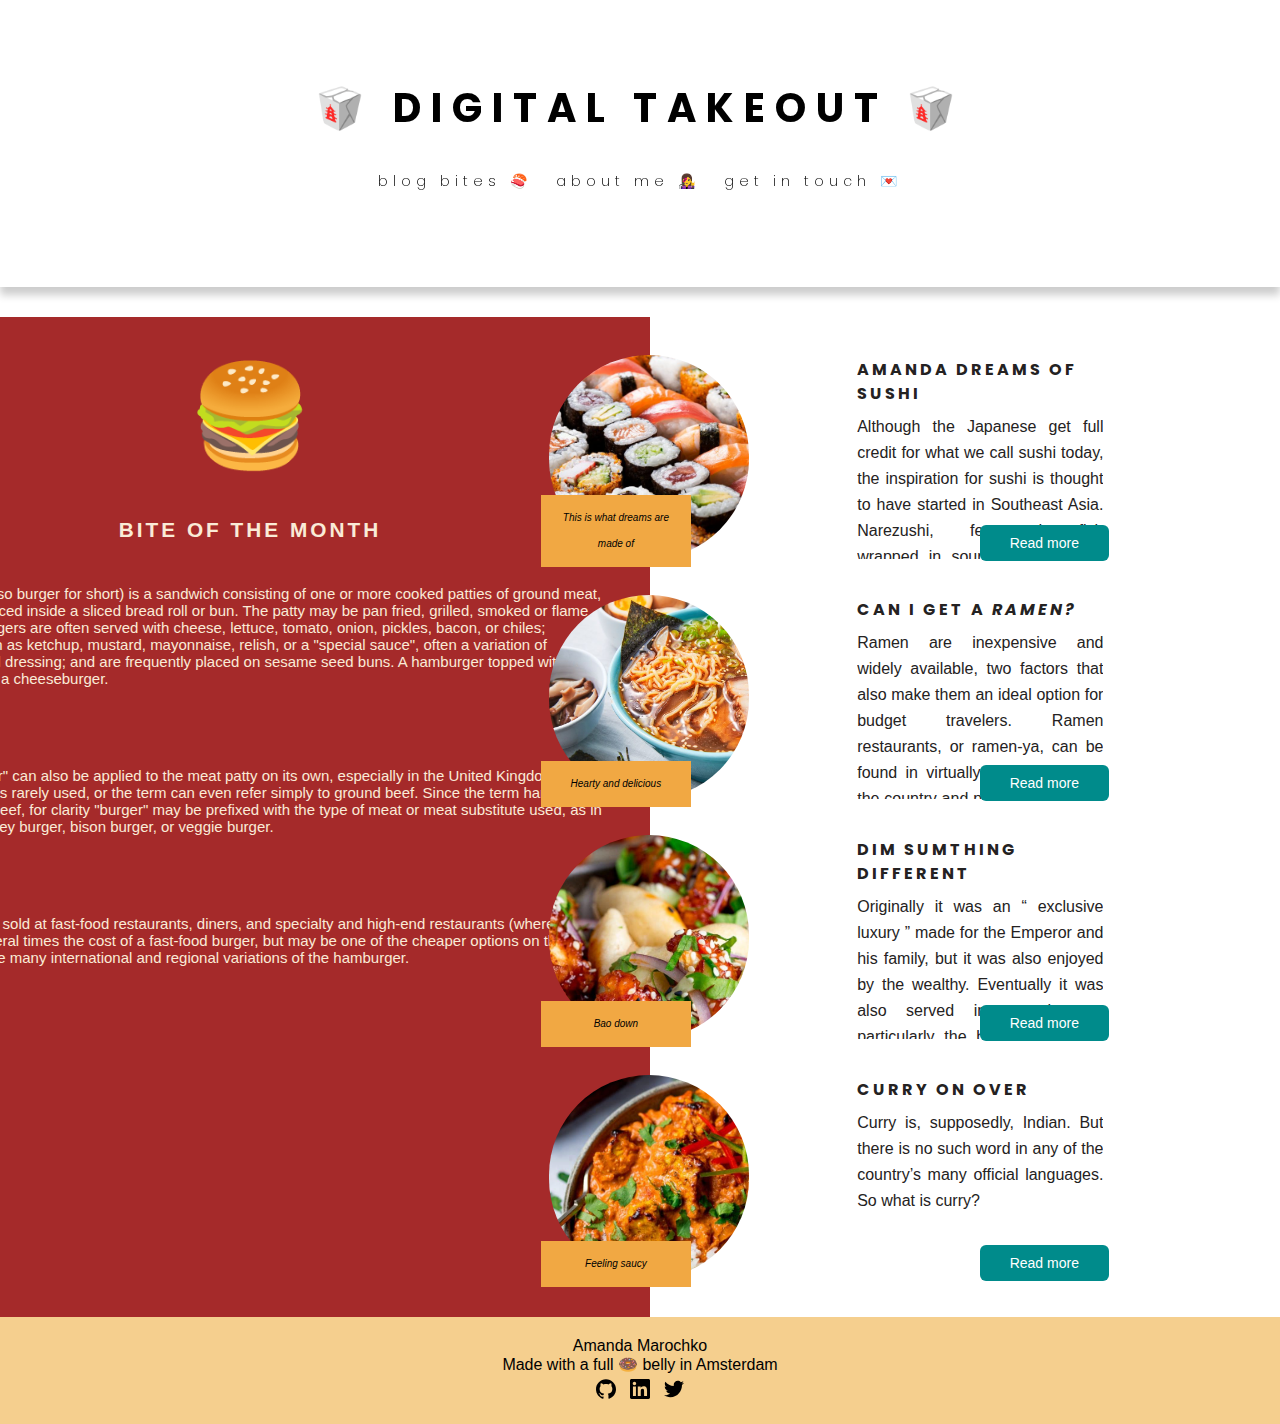
==== marochko-blog/index.html @ 873fe184 "Add files via upload" ====
<!DOCTYPE html>
<html lang="en">
<head>
    <meta charset="UTF-8">
    <meta name="viewport" content="width=device-width, initial-scale=1.0">
    <meta http-equiv="X-UA-Compatible" content="ie=edge">
    <title> Amanda's First Assignment </title>
    <link href="./css/index.css" rel="stylesheet">
	<link href="https://fonts.googleapis.com/css2?family=Poppins:&display=swap" rel="stylesheet">
	
</head>
<body>
	
<header class="box head">
            <h1 class="title"><a href="./index.html"> &#129377; Digital Takeout &#129377; </a></h1>
			<nav class="box nav-menu">
            <ul>
                <li class="menu"><h2><a href="./index.html">Blog Bites &#127843; </a></h2></li>
                <li class="menu"><h2><a href="./about.html">about me &#128105;&#8205;&#127908;</a></h2></li>
                <li class="menu"><h2><a href="./contact.html">get in touch &#128140;</a></h2></li>
            </ul>
        </nav>
        </header>
<aside>
    <div class="about">
      <p class="burger">&#127828;</p>
      <h3 class="bites"> bite of the month </h3>
		<p>
        A hamburger (also burger for short) is a sandwich consisting of one or more cooked patties of ground meat, usually beef, placed inside a sliced bread roll or bun. The patty may be pan fried, grilled, smoked or flame broiled. Hamburgers are often served with cheese, lettuce, tomato, onion, pickles, bacon, or chiles; condiments such as ketchup, mustard, mayonnaise, relish, or a "special sauce", often a variation of Thousand Island dressing; and are frequently placed on sesame seed buns. A hamburger topped with cheese is called a cheeseburger.</p>
		<p> The term "burger" can also be applied to the meat patty on its own, especially in the United Kingdom, where the term "patty" is rarely used, or the term can even refer simply to ground beef. Since the term hamburger usually implies beef, for clarity "burger" may be prefixed with the type of meat or meat substitute used, as in beef burger, turkey burger, bison burger, or veggie burger. </p>
		<p>Hamburgers are sold at fast-food restaurants, diners, and specialty and high-end restaurants (where burgers may sell for several times the cost of a fast-food burger, but may be one of the cheaper options on the menu). There are many international and regional variations of the hamburger.
      </p>
      
    </div>
  </aside>
	<main>
    <div class="card">
      <figure>
        <img src="images/sushi.jpg" alt="sushi">
         </figure>
		<figcaption>This is what dreams are made of </figcaption>
      <div class="teaser">
        <h3> Amanda Dreams of Sushi </h3>
        <p>
          Although the Japanese get full credit for what we call sushi today, the inspiration for sushi is thought to have started in Southeast Asia. Narezushi, fermented fish wrapped in sour rice, originated somewhere around the Mekong River before spreading into China and later Japan.
        </p>
      </div>
      <button onclick="document.location='pages/sushi.html'">
        Read more
      </button>
    </div>
    <div class="card">
      <figure>
        <img src="images/ramen.jpg" alt="ramen">
        
      </figure>
		<figcaption>Hearty and delicious</figcaption>
      <div class="teaser">
        <h3>Can I get a <i>Ramen?</i></h3>
        <p>
          Ramen are inexpensive and widely available, two factors that also make them an ideal option for budget travelers. Ramen restaurants, or ramen-ya, can be found in virtually every corner of the country and produce countless regional variations of this common noodle dish.
        </p>
      </div>
      <button onclick="document.location='pages/ramen.html'">
        Read more
      </button>
    </div>
    <div class="card">
      <figure>
           <img src= "images/bao.jpg" alt="bao bun">
     
      </figure>
		<figcaption>Bao down</figcaption>
      <div class="teaser">
        <h3>Dim sumthing different</h3>
        <p>
			Originally it was an <q> exclusive luxury </q> made for the Emperor and his family, but it was also enjoyed by the wealthy. Eventually it was also served in tea houses, particularly the busy tea houses along the famous Silk Road. 
        </p>
      </div>
      <button onclick="document.location='pages/bao.html'"> Read more </button>
    </div>
    <div class="card">
      <figure>
        <img src="images/tikka.jpg" alt="tikka masala">
        
      </figure>
		<figcaption>Feeling saucy</figcaption>
      <div class="teaser">
        <h3>Curry on over</h3>
        <p>
          Curry is, supposedly, Indian. But there is no such word in any of the country’s many official languages. So what is curry?
        </p>
		
      </div>
      <button onclick="document.location='pages/curry.html'">Read more</button>
    </div>
  </main>
        <footer class="box footer">
            <p>Amanda Marochko</p>
            <p>Made with a full &#127849; belly in Amsterdam </p>
            <ul>
                <li class="social">
                    <a href="https://github.com/marochko">
                        <svg role="img" viewBox="0 0 24 24" xmlns="http://www.w3.org/2000/svg">
                            <path d="M12 .297c-6.63 0-12 5.373-12 12 0 5.303 3.438 9.8 8.205 11.385.6.113.82-.258.82-.577 0-.285-.01-1.04-.015-2.04-3.338.724-4.042-1.61-4.042-1.61C4.422 18.07 3.633 17.7 3.633 17.7c-1.087-.744.084-.729.084-.729 1.205.084 1.838 1.236 1.838 1.236 1.07 1.835 2.809 1.305 3.495.998.108-.776.417-1.305.76-1.605-2.665-.3-5.466-1.332-5.466-5.93 0-1.31.465-2.38 1.235-3.22-.135-.303-.54-1.523.105-3.176 0 0 1.005-.322 3.3 1.23.96-.267 1.98-.399 3-.405 1.02.006 2.04.138 3 .405 2.28-1.552 3.285-1.23 3.285-1.23.645 1.653.24 2.873.12 3.176.765.84 1.23 1.91 1.23 3.22 0 4.61-2.805 5.625-5.475 5.92.42.36.81 1.096.81 2.22 0 1.606-.015 2.896-.015 3.286 0 .315.21.69.825.57C20.565 22.092 24 17.592 24 12.297c0-6.627-5.373-12-12-12"></path>
                        </svg>
                    </a>
                </li>
                <li class="social">
                    <a href="https://www.linkedin.com/in/marochko">
                        <svg role="img" viewBox="0 0 24 24" xmlns="http://www.w3.org/2000/svg">
                            <path d="M20.447 20.452h-3.554v-5.569c0-1.328-.027-3.037-1.852-3.037-1.853 0-2.136 1.445-2.136 2.939v5.667H9.351V9h3.414v1.561h.046c.477-.9 1.637-1.85 3.37-1.85 3.601 0 4.267 2.37 4.267 5.455v6.286zM5.337 7.433c-1.144 0-2.063-.926-2.063-2.065 0-1.138.92-2.063 2.063-2.063 1.14 0 2.064.925 2.064 2.063 0 1.139-.925 2.065-2.064 2.065zm1.782 13.019H3.555V9h3.564v11.452zM22.225 0H1.771C.792 0 0 .774 0 1.729v20.542C0 23.227.792 24 1.771 24h20.451C23.2 24 24 23.227 24 22.271V1.729C24 .774 23.2 0 22.222 0h.003z"></path>
                        </svg>
                    </a>
                </li>
                <li class="social">
                    <a href="https://www.twitter.com/marochko">
                        <svg role="img" viewBox="0 0 24 24" xmlns="http://www.w3.org/2000/svg">
                            <path d="M23.954 4.569c-.885.389-1.83.654-2.825.775 1.014-.611 1.794-1.574 2.163-2.723-.951.555-2.005.959-3.127 1.184-.896-.959-2.173-1.559-3.591-1.559-2.717 0-4.92 2.203-4.92 4.917 0 .39.045.765.127 1.124C7.691 8.094 4.066 6.13 1.64 3.161c-.427.722-.666 1.561-.666 2.475 0 1.71.87 3.213 2.188 4.096-.807-.026-1.566-.248-2.228-.616v.061c0 2.385 1.693 4.374 3.946 4.827-.413.111-.849.171-1.296.171-.314 0-.615-.03-.916-.086.631 1.953 2.445 3.377 4.604 3.417-1.68 1.319-3.809 2.105-6.102 2.105-.39 0-.779-.023-1.17-.067 2.189 1.394 4.768 2.209 7.557 2.209 9.054 0 13.999-7.496 13.999-13.986 0-.209 0-.42-.015-.63.961-.689 1.8-1.56 2.46-2.548l-.047-.02z"></path>
                        </svg>
                    </a>
                </li>
            </ul>
</footer>
</body>
</html>
---- marochko-blog/css/index.css ----
@import "./reset.css";
@import url("desktopSide.css") screen and (min-width: 481px);
@import url("mobileSide.css") screen and (max-width: 480px);
@import url("cardstyle.css");
@import url("headstyle.css");
@import url("contact.css");


@media (max-width: 480px) {
  body {
    display: grid;
    grid-template-columns: 100vw;
    grid-template-rows: auto 30px auto auto auto;
    grid-template-areas:
    "hd"
    "nav"
    "sd"
    "main"
    "ft";
    font-family: Avenir Next, Arial, sans-serif;
    padding: 0px;
    margin: 0px;
    max-width: 480px;
  }
	
	.title {
    padding: 5px;
	text-transform: uppercase; 
	font-family: 'Poppins', sans-serif;
	font-size: 40px;
	padding-bottom: 30px;	
}
	
.nav-menu {
    background-color: #FFFFFF;
	font-family: 'Poppins', sans-serif;
	text-transform: lowercase;
	font-size: 14px;
	height: auto;
	padding-top:10px;
	justify-content: center;
}


main {
  grid-area: main;
}
	

footer {
  grid-area: ft;
  text-align: center;
  padding: 20px;
}
	

.social {
    padding: 5px;
    display: inline-block;
    list-style-type: none;
    width: 30px;
    height: 30px;
}
	
}

@media (min-width: 481px) {
  body {
    display: grid;
    grid-template-columns: 400px auto;
    grid-template-rows: auto 30px auto;
    grid-template-areas:
        "hd hd"
        "nav nav"
        "sd main"
        "ft ft";
    font-family: Avenir Next, Arial, sans-serif;
    padding: 0px;
    margin: 0px;
    min-width: 481px;
  }
	
 header {
  	background-color:#FFFFFF;
 	display: flex;
  	box-shadow: 0 .5rem .5rem rgba(0, 0, 0, .2);
 	padding: 0 4rem;
  	flex-direction: column;
  	justify-content: center;
  	position: sticky;
  	top: 0;
  	z-index: 5;
  	padding-bottom: 95px;
  	padding-top: 80px;
	
}

aside {
	margin-left: 100px;
} 

main {
  grid-area: main;
  display: flex;
  flex-wrap: wrap;
  padding: 20px;
}



footer {
  grid-area: ft;
  text-align: center;
  padding: 20px;
}

a:link {
  color: black;
}

a:visited {
  color: darkgray;
}


a:active {
  color: black;
}


.title {
    padding: 5px;
	text-transform: uppercase; 
	font-family: 'Poppins', sans-serif;
	font-size: 40px;
	padding-bottom: 30px;	
}

.box {
    width: 100%;
    display: flex;
    justify-content: center;
    align-items: center;
}


.nav-menu {
    background-color: #FFFFFF;
	font-family: 'Poppins', sans-serif;
	text-transform: lowercase;
	font-size: 14px;
	height: auto;
	padding-top:10px;
}

.menu {
    display: inline-block;
    list-style-type: none;
    padding-left: 10px;
	padding-right: 10px;
}

.menu h2 a:hover  {
    color: brown;
}


.text {
    padding: 15px;
}


.footer {
    background-color: #F5CF8E;
    flex-direction: column;
	height: auto;
}

.social {
    padding: 5px;
    display: inline-block;
    list-style-type: none;
    width: 30px;
    height: 30px;
}



/*/* Mobile Styles */
@media only screen and (max-width: 400px) {
    .head {
        height: 80px;
    }

    .content {
        min-height: calc(100vh - 200px);
    }
}*/

/* Tablet Styles */
@media only screen and (min-width: 401px) and (max-width: 960px) {
    .head,
    .nav-menu {
        height: 80px;
    }

    .content {
        grid-template-columns: repeat(2, 1fr);
        min-height: calc(100vh - 160px)
    }
}*/

/* Desktop Styles */
@media only screen and (min-width: 961px) {
    .page {
        width: 960px;
        margin: 0 auto;
    }

    .head,
    .nav-menu {
        height: 100px;
    }

    .content {
        grid-template-columns: repeat(3, 1fr);
        min-height: calc(100vh - 200px)
    }
}
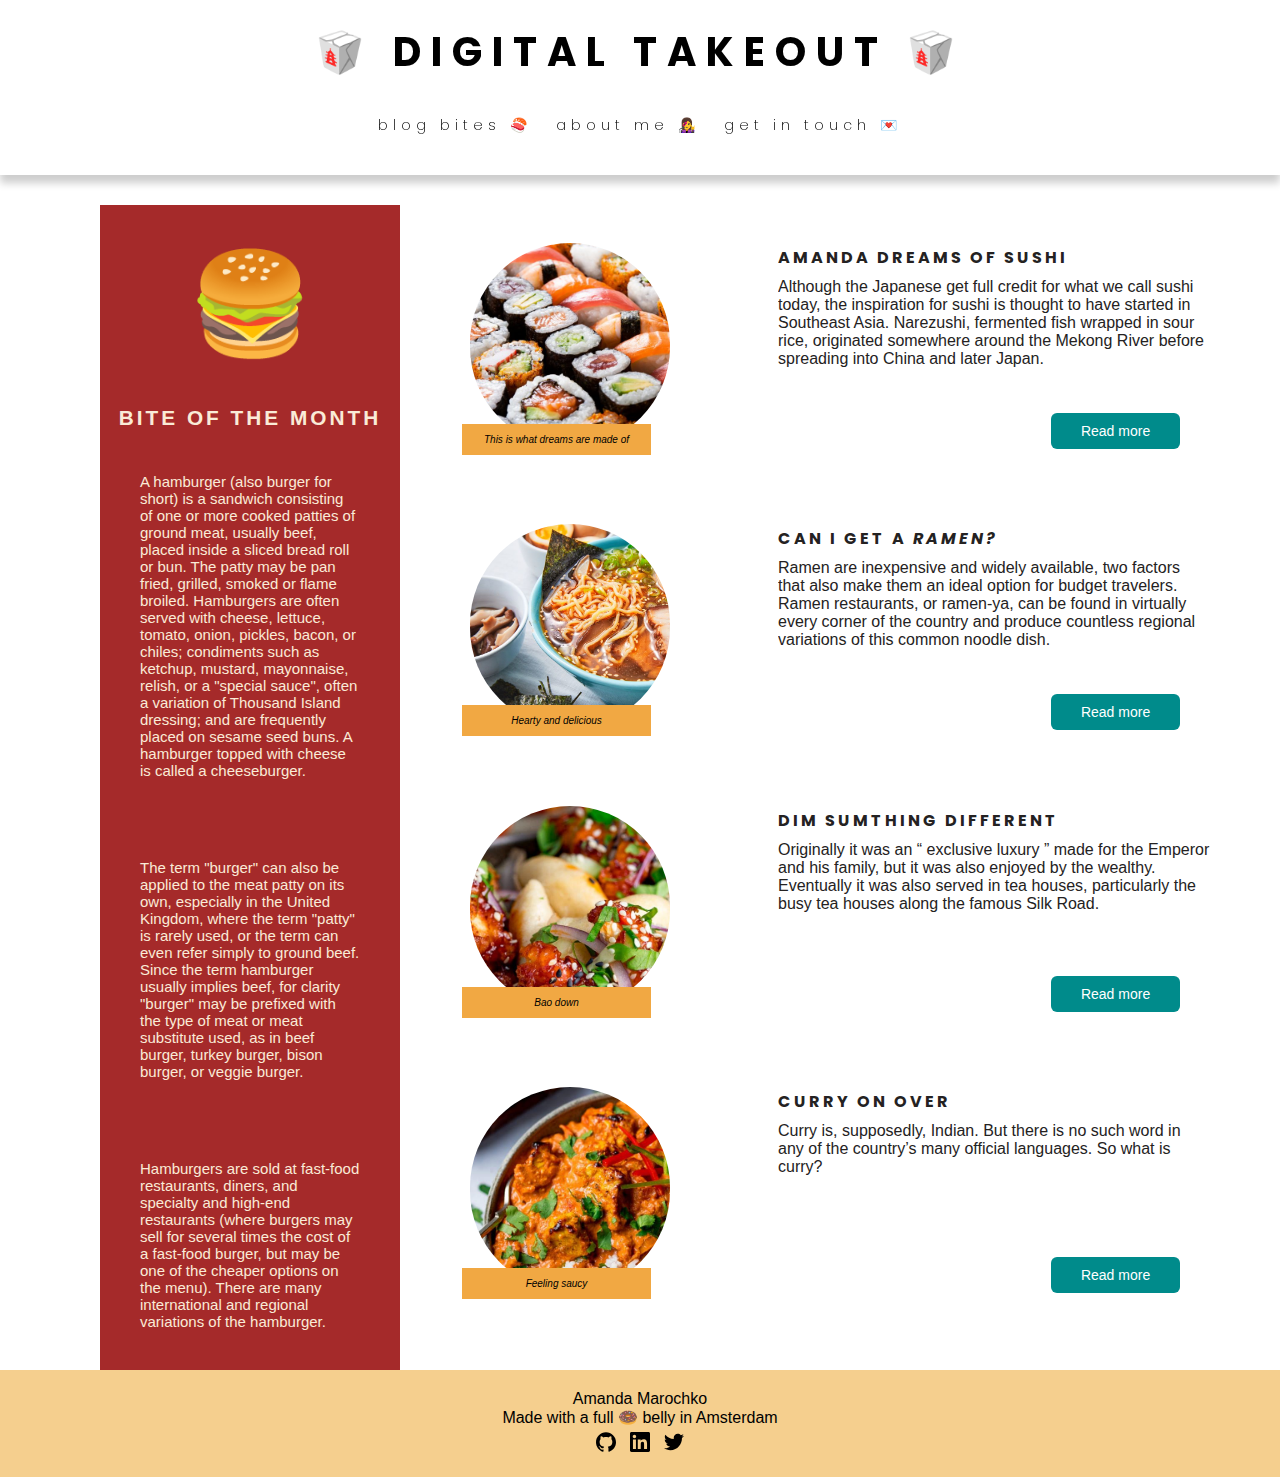
==== commit 15f5a63d: "Add files via upload" ====
--- a/marochko-blog/index.html
+++ b/marochko-blog/index.html
@@ -95,6 +95,7 @@
       <button onclick="document.location='pages/curry.html'">Read more</button>
     </div>
   </main>
+        </main>
         <footer class="box footer">
             <p>Amanda Marochko</p>
             <p>Made with a full &#127849; belly in Amsterdam </p>
--- a/marochko-blog/css/index.css
+++ b/marochko-blog/css/index.css
@@ -186,8 +186,8 @@
 
 
 
-/*/* Mobile Styles */
-@media only screen and (max-width: 400px) {
+
+/*@media only screen and (max-width: 400px) {
     .head {
         height: 80px;
     }
@@ -195,7 +195,7 @@
     .content {
         min-height: calc(100vh - 200px);
     }
-}*/
+}
 
 /* Tablet Styles */
 @media only screen and (min-width: 401px) and (max-width: 960px) {
@@ -208,9 +208,8 @@
         grid-template-columns: repeat(2, 1fr);
         min-height: calc(100vh - 160px)
     }
-}*/
-
-/* Desktop Styles */
+}
+
 @media only screen and (min-width: 961px) {
     .page {
         width: 960px;
@@ -226,4 +225,4 @@
         grid-template-columns: repeat(3, 1fr);
         min-height: calc(100vh - 200px)
     }
-}+}*/